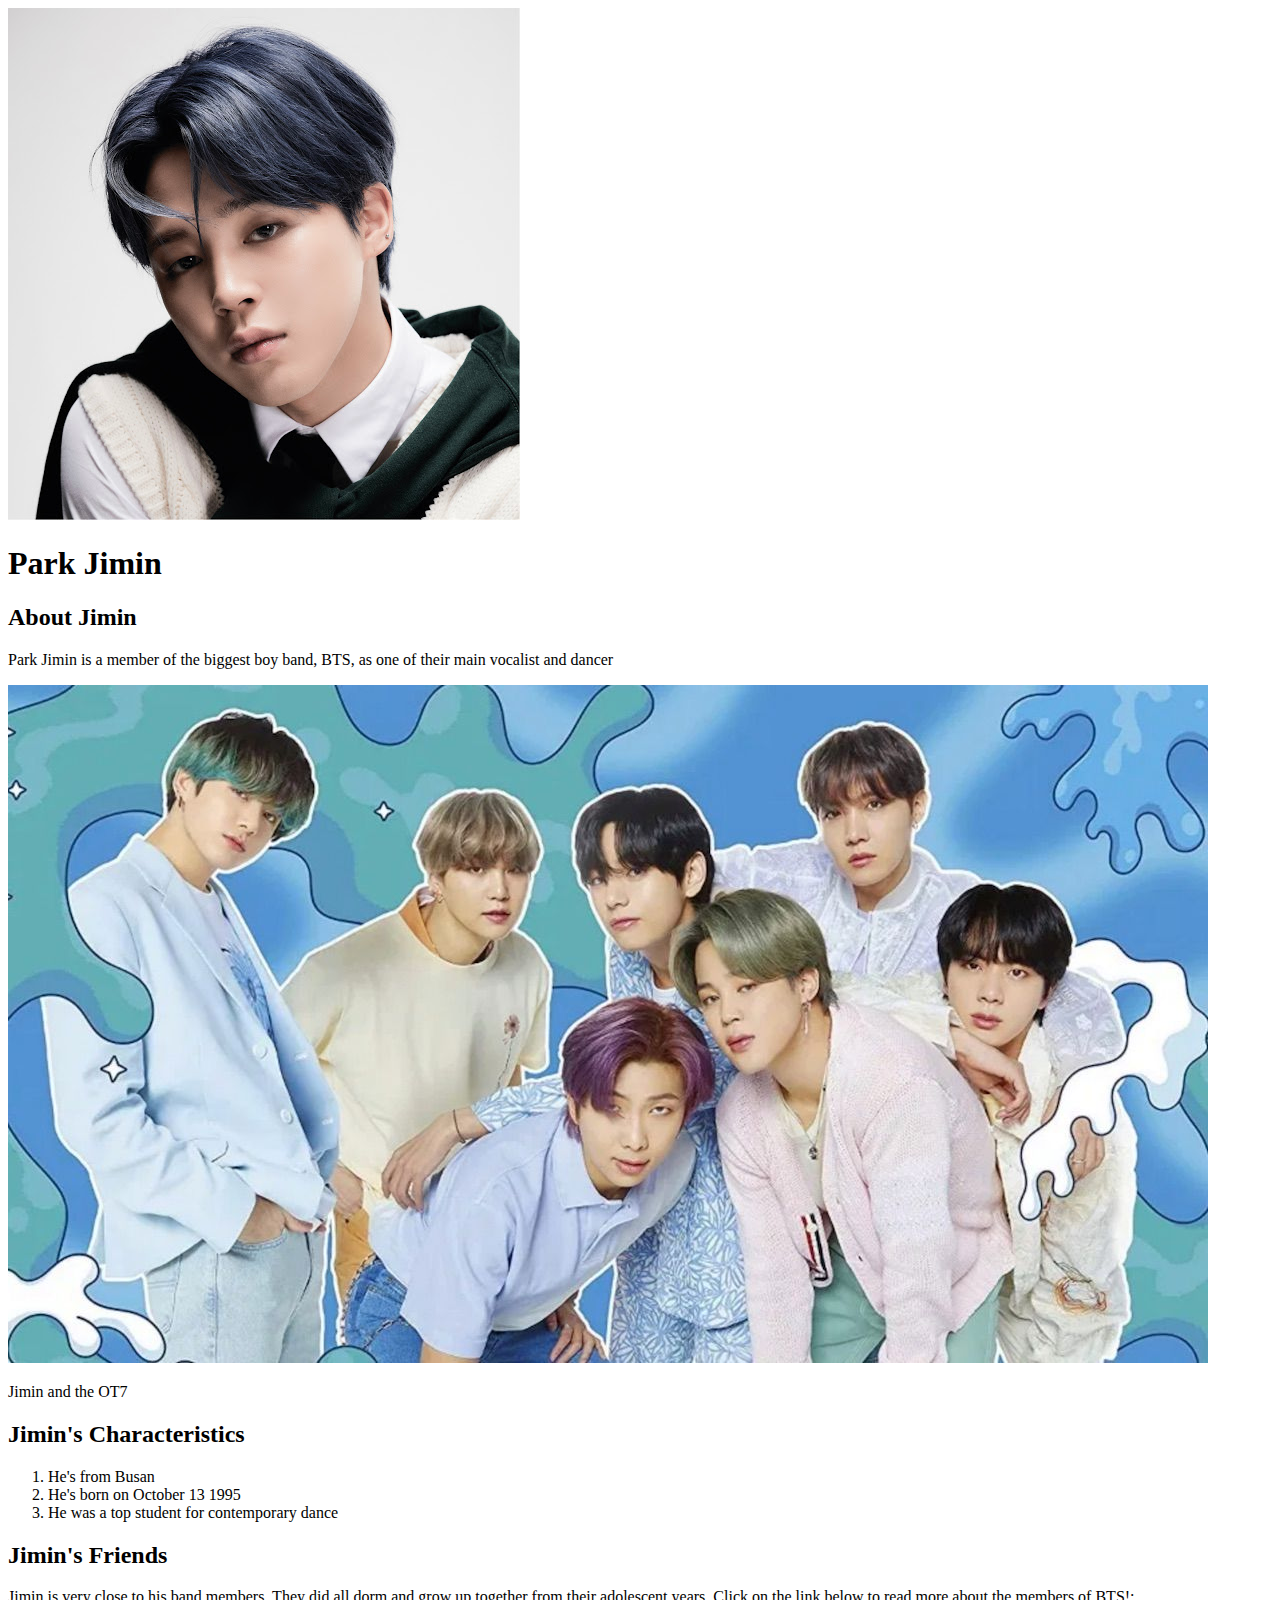
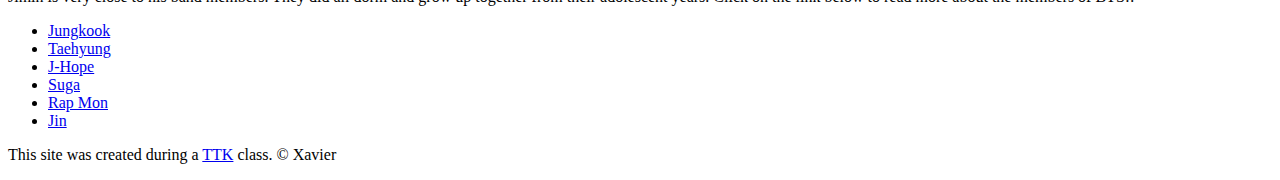
==== index.html @ 47f02168 "Added Character index.html file and a few images" ====
<!DOCTYPE html>
<html>
<head>
	<title>Park Jimin</title>
	<link rel="icon" href="img/jimin.jpeg">
</head>
<body>
	<!-- header element -->
	<header>
		<img src="img/jimin.jpeg">
		<h1>Park Jimin</h1>
	</header>

	<!-- main element -->
	<main>
		<h2>About Jimin</h2>
		<p>Park Jimin is a member of the biggest boy band, BTS, as one of their main vocalist and dancer</p>
		<img src="img/bts.jpeg">
		<p>Jimin and the OT7</p>
		<!-- Jimin's characteristics -->
		<h2>Jimin's Characteristics</h2>
		<ol>
			<li>He's from Busan</li>
			<li>He's born on October 13 1995</li>
			<li>He was a top student for contemporary dance</li>
		</ol>
		<!-- Friends -->

		<h2>Jimin's Friends</h2>
		<p>Jimin is very close to his band members. They did all dorm and grow up together from their adolescent years. Click on the link below to read more about the members of BTS!:</p>
		<ul>
			<li><a target="_black" href="https://en.wikipedia.org/wiki/Jungkook">Jungkook</a></li>
			<li><a target="_black" href="https://en.wikipedia.org/wiki/V_(singer)">Taehyung<a></li>
			<li><a target="_black" href="https://en.wikipedia.org/wiki/J-hope">J-Hope</a></li>
			<li><a target="_black" href="https://en.wikipedia.org/wiki/Suga_(rapper)">Suga</a></li>
			<li><a target="_black" href="https://en.wikipedia.org/wiki/RM_(rapper)">Rap Mon</a></li>
			<li><a target="_black" href="https://en.wikipedia.org/wiki/Kim_Seok-jin">Jin</a></li>
		</ul>
	</main>

	<!-- Footer element -->
	<footer>
		<p>This site was created during a <a target="_black" href="https://taptapkaboom.com">TTK</a> class. &copy; Xavier</p>
	</footer>
</body>
</html>
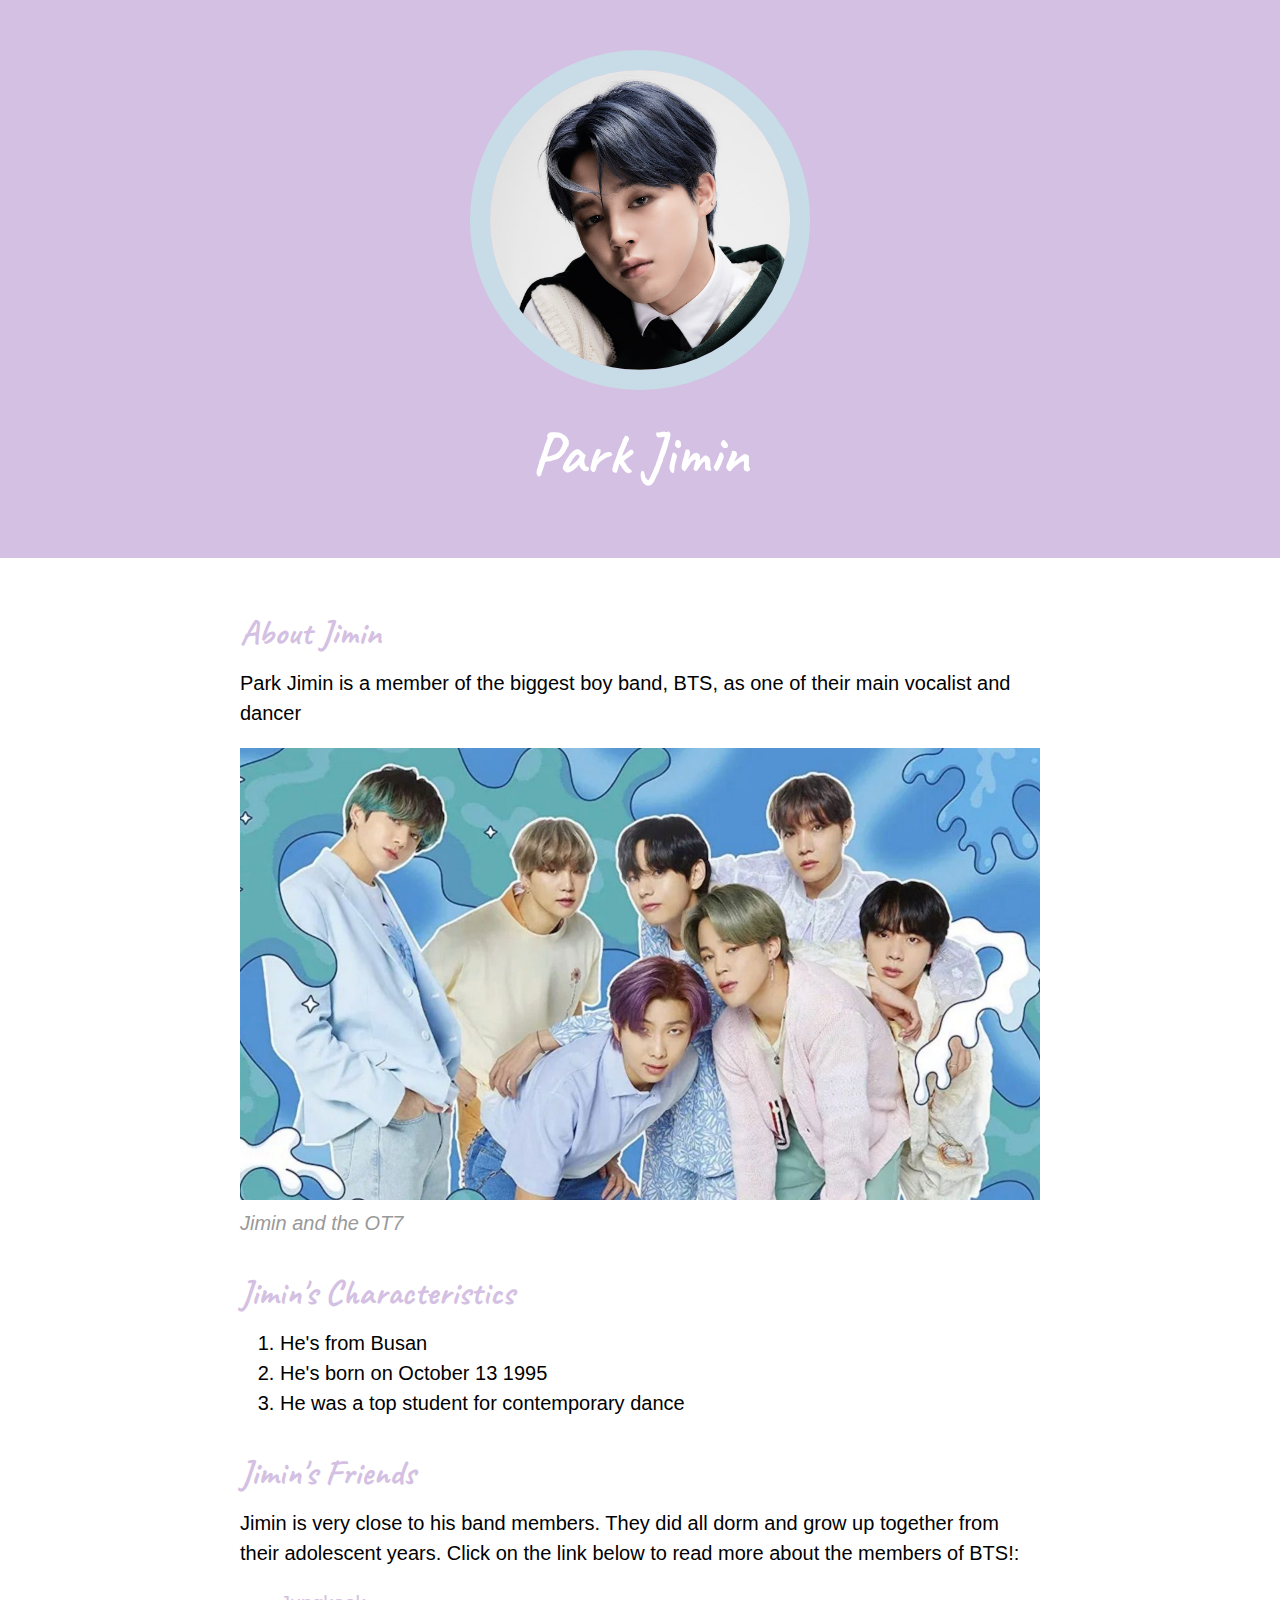
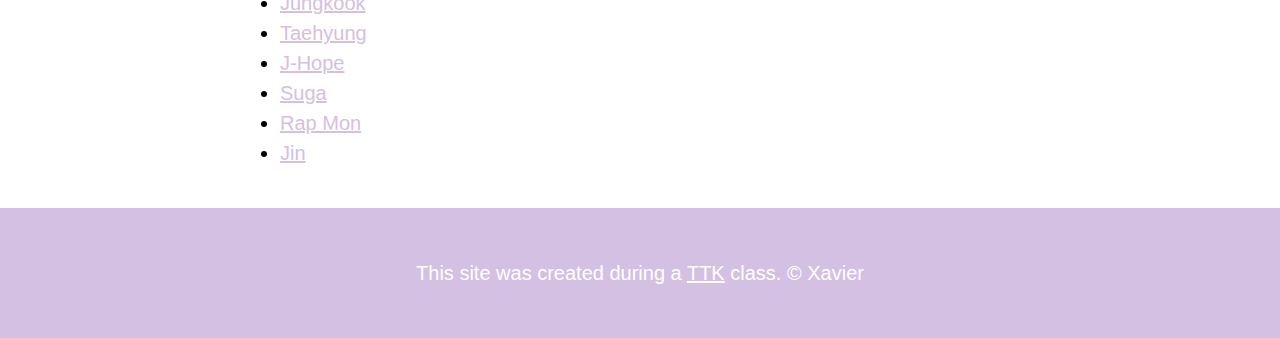
==== commit cced7278: "Wrote the CSS for our characters websire ( and changed some HTML)" ====
--- a/index.html
+++ b/index.html
@@ -3,6 +3,8 @@
 <head>
 	<title>Park Jimin</title>
 	<link rel="icon" href="img/jimin.jpeg">
+	<link href="https://fonts.googleapis.com/css2?family=Caveat:wght@700&display=swap" rel="stylesheet">
+	<link rel="stylesheet" type="text/css" href="css/jimin.css">
 </head>
 <body>
 	<!-- header element -->
@@ -16,7 +18,7 @@
 		<h2>About Jimin</h2>
 		<p>Park Jimin is a member of the biggest boy band, BTS, as one of their main vocalist and dancer</p>
 		<img src="img/bts.jpeg">
-		<p>Jimin and the OT7</p>
+		<p class="caption">Jimin and the OT7</p>
 		<!-- Jimin's characteristics -->
 		<h2>Jimin's Characteristics</h2>
 		<ol>
--- a/css/jimin.css
+++ b/css/jimin.css
@@ -0,0 +1,73 @@
+body{
+	margin: 0;
+	font-family: 'Helvetica', 'Arial', sans-serif;
+	font-size: 20px;
+	line-height: 30px;
+}
+header{
+	background-color: #d4c0e2;
+	text-align: center;
+	padding-top: 50px;
+	padding-bottom: 50px;
+}
+h1, h2{
+	font-family: 'Caveat', cursive;
+}
+header h1{
+	color: white;
+	font-size: 60px;
+}
+header img{
+	border-radius: 170px;
+    width: 300px;
+    border: 20px solid #c8dce7;
+}
+main{
+	max-width: 800px;
+	margin: 0 auto; 
+	padding: 20px;
+}
+
+main img{
+	max-width: 100%;
+}
+h2{
+	font-size: 35px;
+	color: #d4c0e2;
+	margin: 40px 0 10px;
+}
+a{
+	color:#d4c0e2;
+}
+a:hover{
+	color: #483a94
+}
+footer{
+	background-color: #d4c0e2;
+	text-align: center;
+	color: white;
+	padding: 50px;
+}
+footer p{
+	margin: 0;
+}
+
+footer a{
+	color: white;
+}
+footer a:hover{
+	opacity: .5;
+	background-color: transparent;
+}
+p.caption{
+	color:#999999;
+	font-style: italic;
+	margin-top: 0;
+}
+
+
+
+
+
+
+
